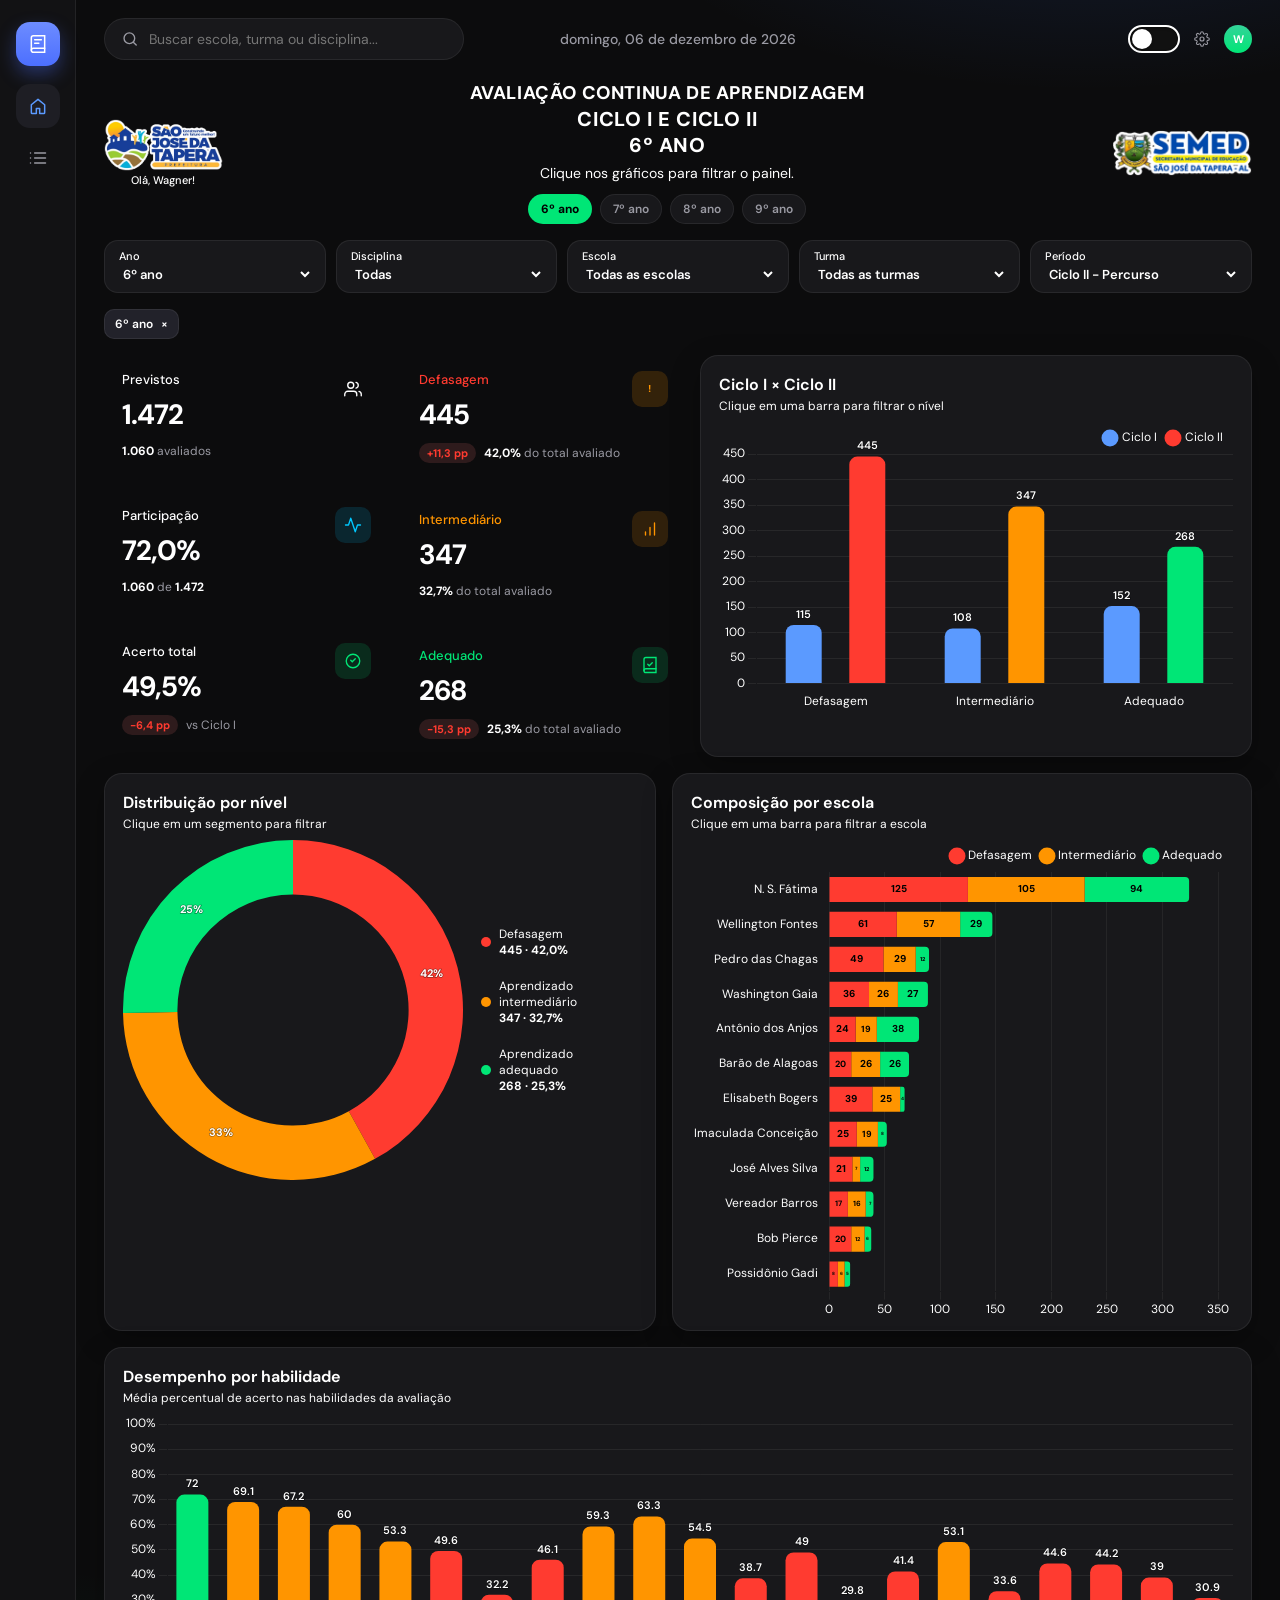
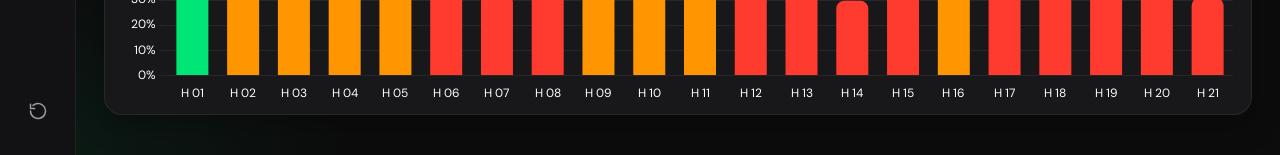
==== 6o-ano/index.html @ cbbce187 "Filtrar turmas apenas por letras A, B, C, D e UNICA. Co-authored-by: Cursor <cursoragent@cursor.com>" ====
<!DOCTYPE html>
<html lang="pt-BR">
<head>
  <meta charset="UTF-8" />
  <meta name="viewport" content="width=device-width, initial-scale=1.0" />
  <title>6º ano · Avaliação Continua de Aprendizagem</title>
  <link rel="preconnect" href="https://fonts.googleapis.com" />
  <link rel="preconnect" href="https://fonts.gstatic.com" crossorigin />
  <link href="https://fonts.googleapis.com/css2?family=DM+Sans:ital,opsz,wght@0,9..40,400;0,9..40,500;0,9..40,600;0,9..40,700;1,9..40,400&display=swap" rel="stylesheet" />
  <link rel="stylesheet" href="../styles.css?v=8" />
  <script>
    window.__ANO_PAGINA__ = "6";
    (function () {
      var theme = localStorage.getItem("aca-theme-all");
      document.documentElement.setAttribute("data-theme", theme === "light" ? "light" : "dark");
    })();
  </script>
</head>
<body>
  <aside class="sidebar">
    <a class="logo" href="../" title="Voltar ao início">
      <svg viewBox="0 0 24 24" fill="none" aria-hidden="true">
        <path d="M4 19.5A2.5 2.5 0 0 1 6.5 17H20" stroke="currentColor" stroke-width="1.8" stroke-linecap="round"/>
        <path d="M6.5 2H20v20H6.5A2.5 2.5 0 0 1 4 19.5v-15A2.5 2.5 0 0 1 6.5 2z" stroke="currentColor" stroke-width="1.8"/>
        <path d="M8 7h8M8 11h5" stroke="currentColor" stroke-width="1.8" stroke-linecap="round"/>
      </svg>
    </a>
    <nav>
      <button class="nav-btn active" data-view="dashboard" title="Visão geral">
        <svg viewBox="0 0 24 24" fill="none"><path d="M4 10.5 12 4l8 6.5V20a1 1 0 0 1-1 1h-5v-6H10v6H5a1 1 0 0 1-1-1v-9.5z" stroke="currentColor" stroke-width="1.8" stroke-linejoin="round"/></svg>
      </button>
      <button class="nav-btn" data-view="table" title="Lista de turmas">
        <svg viewBox="0 0 24 24" fill="none"><path d="M8 6h13M8 12h13M8 18h13M3 6h.01M3 12h.01M3 18h.01" stroke="currentColor" stroke-width="1.8" stroke-linecap="round"/></svg>
      </button>
    </nav>
    <button class="nav-btn" id="btnResetAll" title="Limpar filtros">
      <svg viewBox="0 0 24 24" fill="none"><path d="M3 12a9 9 0 1 0 3-6.7M3 4v5h5" stroke="currentColor" stroke-width="1.8" stroke-linecap="round" stroke-linejoin="round"/></svg>
    </button>
  </aside>

  <div class="app">
    <header class="topbar">
      <label class="search">
        <svg viewBox="0 0 24 24" fill="none"><circle cx="11" cy="11" r="7" stroke="currentColor" stroke-width="1.8"/><path d="M20 20l-3.5-3.5" stroke="currentColor" stroke-width="1.8" stroke-linecap="round"/></svg>
        <input id="searchInput" type="search" placeholder="Buscar escola, turma ou disciplina..." autocomplete="off" />
      </label>
      <div class="topbar-date" id="todayLabel"></div>
      <div class="topbar-actions">
        <button type="button" class="theme-switch" id="btnTheme" role="switch" aria-checked="false" aria-label="Ativar modo claro" title="Modo escuro">
          <span class="theme-switch-track"><span class="theme-switch-knob"></span></span>
        </button>
        <button class="icon-btn" title="Atualizado a partir das planilhas">
          <svg viewBox="0 0 24 24" fill="none"><circle cx="12" cy="12" r="3" stroke="currentColor" stroke-width="1.8"/><path d="M19.4 15a1.65 1.65 0 0 0 .33 1.82l.06.06a2 2 0 1 1-2.83 2.83l-.06-.06a1.65 1.65 0 0 0-1.82-.33 1.65 1.65 0 0 0-1 1.51V21a2 2 0 1 1-4 0v-.09A1.65 1.65 0 0 0 9 19.4a1.65 1.65 0 0 0-1.82.33l-.06.06a2 2 0 1 1-2.83-2.83l.06-.06A1.65 1.65 0 0 0 4.6 15a1.65 1.65 0 0 0-1.51-1H3a2 2 0 1 1 0-4h.09A1.65 1.65 0 0 0 4.6 9a1.65 1.65 0 0 0-.33-1.82l-.06-.06a2 2 0 1 1 2.83-2.83l.06.06A1.65 1.65 0 0 0 9 4.6a1.65 1.65 0 0 0 1-1.51V3a2 2 0 1 1 4 0v.09A1.65 1.65 0 0 0 15 4.6a1.65 1.65 0 0 0 1.82-.33l.06-.06a2 2 0 1 1 2.83 2.83l-.06.06A1.65 1.65 0 0 0 19.4 9c.2.63.82 1.05 1.51 1.05H21a2 2 0 1 1 0 4h-.09a1.65 1.65 0 0 0-1.51 1z" stroke="currentColor" stroke-width="1.6"/></svg>
        </button>
        <div class="avatar" title="Wagner">W</div>
      </div>
    </header>

    <main>
      <section class="hero">
        <div class="hero-greet">
          <div class="brand-block">
            <img class="brand-logo" src="../assets/logo-prefeitura.png" alt="Prefeitura de São José da Tapera" />
            <p class="hero-hello">Olá, Wagner!</p>
          </div>
          <div class="hero-title-block">
            <h2 class="hero-title">
              <span>Avaliação Continua de Aprendizagem</span>
              <span>CICLO I E CICLO II</span>
              <span>6º ano</span>
            </h2>
            <p>Clique nos gráficos para filtrar o painel.</p>
            <nav class="year-nav" aria-label="Anos escolares">
              <a href="../6o-ano/" data-ano="6">6º ano</a>
              <a href="../7o-ano/" data-ano="7">7º ano</a>
              <a href="../8o-ano/" data-ano="8">8º ano</a>
              <a href="../9o-ano/" data-ano="9">9º ano</a>
            </nav>
          </div>
          <img class="brand-logo" src="../assets/logo-semed.png" alt="SEMED - Secretaria Municipal de Educação" />
        </div>
        <div class="filters">
          <label class="select"><span>Ano</span>
            <select id="filterAno">
              <option value="">Todos os anos</option>
              <option value="6">6º ano</option>
              <option value="7">7º ano</option>
              <option value="8">8º ano</option>
              <option value="9">9º ano</option>
            </select>
          </label>
          <label class="select"><span>Disciplina</span>
            <select id="filterDisciplina">
              <option value="">Todas</option>
              <option value="lp">Língua Portuguesa</option>
              <option value="mat">Matemática</option>
            </select>
          </label>
          <label class="select"><span>Escola</span><select id="filterEscola"></select></label>
          <label class="select"><span>Turma</span><select id="filterTurma"></select></label>
          <label class="select"><span>Período</span>
            <select id="filterPeriodo">
              <option value="entrada">Ciclo I - Entrada</option>
              <option value="percurso" selected>Ciclo II - Percurso</option>
              <option value="comparativo">Comparativo</option>
            </select>
          </label>
        </div>
      </section>

      <div class="chips" id="chips" hidden></div>

      <section id="viewDashboard">
        <div class="layout">
          <div class="col-left">
            <div class="stats-col" id="kpiLeft"></div>
            <div class="stats-col" id="kpiRight"></div>
          </div>
          <article class="card chart-card">
            <div class="card-head"><div><h2>Ciclo I × Ciclo II</h2><p>Clique em uma barra para filtrar o nível</p></div></div>
            <div class="chart-wrap tall"><canvas id="chartComparativo"></canvas></div>
          </article>
        </div>

        <div class="layout-bottom">
          <article class="card chart-card">
            <div class="card-head"><div><h2 id="chartDonutTitle">Distribuição por nível</h2><p id="chartDonutSub">Clique em um segmento para filtrar</p></div></div>
            <div class="donut-layout">
              <div class="chart-wrap donut"><canvas id="chartDonut"></canvas></div>
              <ul class="legend" id="donutLegend"></ul>
            </div>
          </article>
          <article class="card chart-card">
            <div class="card-head"><div><h2 id="chartEscolasTitle">Composição por escola</h2><p id="chartEscolasSub">Clique em uma barra para filtrar escola e nível</p></div></div>
            <div class="chart-wrap escolas" id="chartEscolasWrap"><canvas id="chartEscolas"></canvas></div>
          </article>
        </div>

        <div class="layout-bottom single" style="margin-top:16px">
          <article class="card chart-card full">
            <div class="card-head"><div><h2>Desempenho por habilidade</h2><p>Média percentual de acerto nas habilidades da avaliação</p></div></div>
            <div class="chart-wrap tall"><canvas id="chartHabilidades"></canvas></div>
          </article>
        </div>
      </section>

      <section id="viewTable" hidden>
        <div class="status-row" id="statusRow"></div>
        <article class="card table-card">
          <div class="table-toolbar">
            <div><strong id="tableCount">0 turmas</strong><span class="muted"> · 6º ano</span></div>
            <div class="table-actions"><button class="btn" id="btnExport">Exportar CSV</button></div>
          </div>
          <div class="table-scroll">
            <table>
              <thead>
                <tr>
                  <th data-sort="ano">Ano</th>
                  <th data-sort="disciplina">Disciplina</th>
                  <th data-sort="escola">Escola</th>
                  <th data-sort="turma">Turma</th>
                  <th class="num" data-sort="alunos">Previstos</th>
                  <th class="num" data-sort="avaliados">Avaliados</th>
                  <th class="num" data-sort="participacao">Participação %</th>
                  <th class="num" data-sort="acertoTotal">Acerto total %</th>
                  <th class="num nivel-defasagem" data-sort="defasagem">Defasagem</th>
                  <th class="num nivel-intermediario" data-sort="intermediario">Intermediário</th>
                  <th class="num nivel-adequado" data-sort="adequado">Adequado</th>
                  <th class="num" data-sort="predominante">Perfil</th>
                </tr>
              </thead>
              <tbody id="tableBody"></tbody>
            </table>
          </div>
          <div class="pagination">
            <span id="pageInfo">1 de 1</span>
            <button class="icon-btn" id="pagePrev" aria-label="Página anterior">&lt;</button>
            <button class="icon-btn" id="pageNext" aria-label="Próxima página">&gt;</button>
          </div>
        </article>
      </section>
    </main>
  </div>

  <script src="../vendor/chart.umd.min.js"></script>
  <script src="../dados.js?v=3"></script>
  <script src="../app.js?v=17"></script>
</body>
</html>
---- styles.css ----
:root,
html[data-theme="dark"] {
  color-scheme: dark;
  --bg: #0c0c0d;
  --sidebar: #121214;
  --card: #18181b;
  --card-2: #1c1c20;
  --hover: #222228;
  --chip: #22222a;
  --nav-active: #1e1e24;
  --border: rgba(255, 255, 255, 0.07);
  --text: #ffffff;
  --muted: #9a9aa3;
  --soft: rgba(255, 255, 255, 0.06);
  --blue: #3d7bff;
  --blue-soft: #5b9aff;
  --green: #00e676;
  --red: #ff3b30;
  --orange: #ff9500;
  --yellow: #ffd60a;
  --pink: #ff3d7f;
  --purple: #7b61ff;
  --cyan: #00c8ff;
  --radius: 18px;
  --shadow: 0 10px 30px rgba(0, 0, 0, 0.28);
  --pl1: #FF3B30;
  --pl2: #FF9500;
  --pl3: #FFD60A;
  --pl4: #7B61FF;
  --iniciante: #00C8FF;
  --fluente: #00E676;
  --glow-blue: rgba(61, 123, 255, 0.16);
  --glow-green: rgba(0, 230, 118, 0.08);
  --status-pl: linear-gradient(180deg, #3a2a22, #2a1f1b);
  --status-mid: linear-gradient(180deg, #3a3320, #2a2618);
  --status-ini: linear-gradient(180deg, #1d2d44, #172233);
  --status-flu: linear-gradient(180deg, #1b3328, #15261e);
}

html[data-theme="light"] {
  color-scheme: light;
  --bg: #f3f4f7;
  --sidebar: #ffffff;
  --card: #ffffff;
  --card-2: #f7f8fb;
  --hover: #eceef3;
  --chip: #eceef3;
  --nav-active: #e8eaf0;
  --border: rgba(20, 20, 28, 0.1);
  --text: #141418;
  --muted: #6a6a74;
  --soft: rgba(20, 20, 28, 0.06);
  --shadow: 0 10px 28px rgba(20, 20, 30, 0.08);
  --glow-blue: rgba(61, 123, 255, 0.1);
  --glow-green: rgba(0, 160, 90, 0.08);
  --status-pl: linear-gradient(180deg, #ffe8dc, #fff5ef);
  --status-mid: linear-gradient(180deg, #fff4d4, #fffbeb);
  --status-ini: linear-gradient(180deg, #e4eefc, #f4f8ff);
  --status-flu: linear-gradient(180deg, #def6ea, #f1fbf5);
}

* { box-sizing: border-box; margin: 0; padding: 0; }

html, body { min-height: 100%; }

body {
  font-family: "DM Sans", system-ui, sans-serif;
  background:
    radial-gradient(900px 420px at 85% -8%, var(--glow-blue), transparent 55%),
    radial-gradient(700px 380px at 0% 100%, var(--glow-green), transparent 50%),
    var(--bg);
  color: var(--text);
  display: flex;
  transition: background-color 0.25s ease, color 0.25s ease;
}

button, select, input { font-family: inherit; color: inherit; }

.sidebar {
  width: 76px;
  min-height: 100vh;
  background: var(--sidebar);
  border-right: 1px solid var(--border);
  display: flex;
  flex-direction: column;
  align-items: center;
  padding: 22px 0;
  gap: 18px;
  position: sticky;
  top: 0;
  transition: background-color 0.25s ease, border-color 0.25s ease;
}

.logo {
  width: 44px;
  height: 44px;
  border-radius: 14px;
  background: linear-gradient(180deg, #6d8cff, #4c6fff);
  display: grid;
  place-items: center;
  color: white;
  box-shadow: 0 8px 18px rgba(76, 111, 255, 0.35);
}

.logo svg, .nav-btn svg, .search svg, .icon-btn svg, .stat-icon svg { width: 20px; height: 20px; }

.sidebar nav { display: flex; flex-direction: column; gap: 8px; flex: 1; }

.nav-btn, .icon-btn {
  width: 44px;
  height: 44px;
  border: 0;
  background: transparent;
  color: var(--muted);
  border-radius: 14px;
  display: grid;
  place-items: center;
  cursor: pointer;
  transition: 0.2s ease;
}

.nav-btn:hover, .icon-btn:hover { background: var(--hover); color: var(--text); }
.nav-btn.active { background: var(--nav-active); color: var(--blue-soft); }

.app { flex: 1; min-width: 0; padding: 18px 28px 40px; }

.topbar {
  display: grid;
  grid-template-columns: 1fr auto 1fr;
  align-items: center;
  gap: 16px;
  margin-bottom: 22px;
}

.search {
  display: flex;
  align-items: center;
  gap: 10px;
  background: var(--card);
  border: 1px solid var(--border);
  border-radius: 999px;
  padding: 10px 16px;
  max-width: 360px;
  color: var(--muted);
}

.search input {
  border: 0;
  outline: 0;
  background: transparent;
  width: 100%;
  font-size: 14px;
}

.topbar-date { color: var(--muted); font-size: 14px; font-weight: 500; text-align: center; }
.topbar-actions { display: flex; justify-content: flex-end; align-items: center; gap: 6px; }
.topbar-actions .icon-btn {
  width: 32px;
  height: 32px;
  border-radius: 10px;
}
.topbar-actions .icon-btn svg { width: 16px; height: 16px; }

.theme-switch {
  width: 52px;
  height: 28px;
  padding: 0;
  border: 0;
  background: transparent;
  cursor: pointer;
  flex-shrink: 0;
}

.theme-switch-track {
  display: block;
  width: 52px;
  height: 28px;
  border-radius: 999px;
  background: #111;
  border: 2px solid #fff;
  position: relative;
  box-shadow: inset 0 1px 3px rgba(0, 0, 0, 0.35);
  transition: background 0.25s ease, border-color 0.25s ease;
}

.theme-switch-knob {
  position: absolute;
  top: 2px;
  left: 2px;
  width: 20px;
  height: 20px;
  border-radius: 50%;
  background: #fff;
  box-shadow: 0 1px 3px rgba(0, 0, 0, 0.35);
  transition: transform 0.25s ease, background 0.25s ease;
}

html[data-theme="light"] .theme-switch-track {
  background: #fff;
  border-color: #111;
  box-shadow: inset 0 1px 3px rgba(0, 0, 0, 0.12);
}

html[data-theme="light"] .theme-switch-knob {
  background: #111;
  transform: translateX(24px);
}

.theme-switch:focus-visible .theme-switch-track {
  outline: 2px solid var(--blue);
  outline-offset: 3px;
}

.avatar {
  width: 28px;
  height: 28px;
  border-radius: 50%;
  background: linear-gradient(180deg, #34d399, #00e676);
  display: grid;
  place-items: center;
  font-weight: 700;
  font-size: 11px;
  color: #fff;
}

.hero {
  display: flex;
  flex-direction: column;
  align-items: stretch;
  gap: 16px;
  margin-bottom: 16px;
}

.hero-greet {
  display: grid;
  grid-template-columns: auto minmax(0, 1fr) auto;
  align-items: center;
  column-gap: 20px;
  width: 100%;
  min-width: 0;
}

.hero-title-block {
  text-align: center;
  min-width: 0;
  justify-self: center;
  width: 100%;
}

.hero-greet > .brand-logo:last-of-type {
  justify-self: end;
}

.brand-logo {
  height: 52px;
  width: auto;
  max-width: 140px;
  object-fit: contain;
  flex: 0 0 auto;
}

.brand-block {
  display: flex;
  flex-direction: column;
  align-items: center;
  gap: 4px;
  flex: 0 0 auto;
}

.hero-hello {
  margin: 0;
  color: var(--text);
  font-size: 11px;
  font-weight: 500;
  line-height: 1;
  white-space: nowrap;
}

.hero-title {
  display: flex;
  flex-direction: column;
  align-items: center;
  color: var(--text);
  font-size: 20px;
  font-weight: 800;
  letter-spacing: 0.03em;
  text-transform: uppercase;
  margin: 0 0 4px;
  line-height: 1.3;
}

.hero-title span {
  display: block;
  text-align: center;
  white-space: nowrap;
}
.hero p:not(.hero-hello) { color: var(--text); margin-top: 6px; font-size: 14px; }

.year-nav {
  display: flex;
  flex-direction: row;
  flex-wrap: nowrap;
  justify-content: center;
  align-items: center;
  gap: 8px;
  margin-top: 12px;
}
.year-nav a {
  display: inline-flex;
  align-items: center;
  justify-content: center;
  flex: 0 0 auto;
  white-space: nowrap;
  padding: 6px 12px;
  border-radius: 999px;
  border: 1px solid var(--border);
  color: var(--muted);
  text-decoration: none;
  font-size: 12px;
  font-weight: 600;
  background: var(--panel, var(--card));
  cursor: pointer;
  position: relative;
  z-index: 2;
  transition: color 0.15s ease, border-color 0.15s ease, background 0.15s ease;
}
.year-nav a:hover {
  color: var(--text);
  border-color: var(--text);
}
.year-nav a.active {
  color: #000 !important;
  background: #00e676 !important;
  border-color: transparent !important;
  -webkit-text-fill-color: #000 !important;
  font-weight: 700;
}

.filters { display: flex; gap: 10px; flex-wrap: wrap; }

.select {
  background: var(--card);
  border: 1px solid var(--border);
  border-radius: 14px;
  padding: 8px 12px 8px 14px;
  min-width: 170px;
  display: flex;
  flex-direction: column;
  gap: 2px;
}

.select span { font-size: 11px; color: var(--text); font-weight: 500; }
.select select {
  border: 0;
  background: transparent;
  outline: 0;
  font-size: 13px;
  font-weight: 600;
  cursor: pointer;
  color: var(--text);
}

.select select option {
  color: #000;
  background: #fff;
}

.chips { display: flex; flex-wrap: wrap; gap: 8px; margin-bottom: 16px; }

.chip {
  display: inline-flex;
  align-items: center;
  gap: 8px;
  background: var(--chip);
  border: 1px solid var(--border);
  border-radius: 10px;
  padding: 6px 10px;
  font-size: 12px;
  font-weight: 600;
}

.chip button {
  border: 0;
  background: transparent;
  color: var(--muted);
  cursor: pointer;
  font-size: 14px;
}

.chip-clear {
  background: transparent;
  color: var(--blue-soft);
  border: 0;
  cursor: pointer;
  font-weight: 600;
  font-size: 12px;
}

.layout {
  display: grid;
  grid-template-columns: 1.05fr 1fr;
  gap: 16px;
  margin-bottom: 16px;
}

.col-left {
  display: grid;
  grid-template-columns: 1fr 1fr;
  gap: 14px;
  align-content: start;
}

.stats-col {
  display: flex;
  flex-direction: column;
  gap: 14px;
}

.card {
  background: var(--card);
  border: 1px solid var(--border);
  border-radius: var(--radius);
  box-shadow: var(--shadow);
  transition: background-color 0.25s ease, border-color 0.25s ease, box-shadow 0.25s ease;
}

.kpi {
  padding: 16px 18px 18px;
  transition: 0.2s ease;
  position: relative;
  overflow: hidden;
}

.kpi[data-nivel] { cursor: pointer; }
.kpi[data-nivel]:hover { transform: translateY(-2px); background: var(--card-2); }
.kpi.active { outline: 1px solid var(--blue); }

.kpi-title { color: var(--text); font-size: 13px; font-weight: 500; }
.kpi-value { font-size: 28px; font-weight: 700; letter-spacing: -0.04em; margin: 8px 0 10px; color: var(--text); }
.kpi-foot { display: flex; align-items: center; gap: 8px; color: var(--text); font-size: 12px; }

.kpi.has-icon { padding-right: 56px; }
.kpi-icon {
  position: absolute;
  top: 16px;
  right: 16px;
  width: 36px;
  height: 36px;
  border-radius: 10px;
  display: grid;
  place-items: center;
}
.kpi-icon svg { width: 18px; height: 18px; }
.kpi-icon.flu { background: rgba(0, 230, 118, 0.14); color: var(--green); }
.kpi-icon.ini { background: rgba(0, 200, 255, 0.14); color: var(--iniciante); }
.kpi-icon.pre { background: rgba(255, 149, 0, 0.16); color: var(--pl2); }
.kpi-icon.tot { background: rgba(61, 123, 255, 0.16); color: var(--blue-soft); }
.kpi-icon.ava { background: rgba(123, 97, 255, 0.16); color: var(--purple); }
.kpi-icon.cov { background: rgba(0, 200, 255, 0.14); color: var(--cyan); }
.kpi-icon-abc {
  font-size: 10px;
  font-weight: 800;
  letter-spacing: 0.02em;
  line-height: 1;
}
.num { color: var(--text); font-weight: 700; }

.pill {
  display: inline-flex;
  align-items: center;
  border-radius: 999px;
  padding: 3px 8px;
  font-size: 11px;
  font-weight: 700;
}

.pill.up { background: rgba(0, 230, 118, 0.16); color: var(--green); }
.pill.down { background: rgba(255, 123, 123, 0.14); color: var(--red); }
.pill.neutral { background: var(--soft); color: var(--text); }

.stat-card {
  padding: 18px;
  display: flex;
  gap: 14px;
  align-items: flex-start;
}

.stat-icon {
  width: 42px;
  height: 42px;
  border-radius: 12px;
  display: grid;
  place-items: center;
  flex-shrink: 0;
}

.stat-icon.green { background: rgba(0, 230, 118, 0.14); color: var(--green); }
.stat-icon.blue { background: rgba(61, 123, 255, 0.16); color: var(--blue-soft); }
.stat-value { font-size: 30px; font-weight: 700; letter-spacing: -0.04em; color: var(--text); }
.stat-label { font-size: 13px; color: var(--text); margin-top: 2px; }
.stat-hint { font-size: 12px; color: var(--text); margin-top: 8px; line-height: 1.4; }

.chart-card { padding: 18px 18px 10px; }
.card-head { display: flex; justify-content: space-between; align-items: flex-start; margin-bottom: 8px; }
.card-head h2 { font-size: 16px; font-weight: 650; color: #ffffff; }
.card-head p { color: #ffffff; font-size: 12px; margin-top: 3px; }

html[data-theme="light"] .card-head h2,
html[data-theme="light"] .card-head p {
  color: var(--text);
}

.chart-wrap { position: relative; }
.chart-wrap.tall { height: 290px; }
.chart-wrap.donut { height: 340px; }
.chart-wrap.escolas { height: 480px; }

.layout-bottom {
  display: grid;
  grid-template-columns: 1fr 1.05fr;
  gap: 16px;
}

.donut-layout {
  display: grid;
  grid-template-columns: 1.35fr 0.65fr;
  gap: 8px;
  align-items: center;
}

.legend { list-style: none; display: flex; flex-direction: column; gap: 8px; padding-right: 8px; }

.legend li {
  display: grid;
  grid-template-columns: 10px 1fr auto;
  gap: 8px;
  align-items: center;
  font-size: 12px;
  color: #ffffff;
  cursor: pointer;
  padding: 6px 8px;
  border-radius: 10px;
}

.legend li:hover, .legend li.active { background: var(--hover); color: #ffffff; }
.legend b { color: #ffffff; font-size: 12px; text-align: right; line-height: 1.25; max-width: 210px; }
.swatch { width: 10px; height: 10px; border-radius: 50%; }

html[data-theme="light"] .legend li,
html[data-theme="light"] .legend li:hover,
html[data-theme="light"] .legend li.active,
html[data-theme="light"] .legend b {
  color: var(--text);
}
.chart-wrap.escolas.comparativo { height: auto; min-height: 520px; }

.status-row {
  display: grid;
  grid-template-columns: repeat(4, 1fr);
  gap: 12px;
  margin-bottom: 16px;
}

.status-card {
  border-radius: 16px;
  padding: 16px 18px;
  cursor: pointer;
  border: 1px solid transparent;
  transition: 0.2s ease;
}

.status-card:hover { transform: translateY(-2px); }
.status-card.active { outline: 2px solid var(--text); }
.status-card h3 { font-size: 13px; font-weight: 600; margin-bottom: 8px; }
.status-card h3 small { font-size: 11px; font-weight: 500; opacity: 0.7; }
.status-card .num { font-size: 28px; font-weight: 700; letter-spacing: -0.04em; }
.status-card .num-compare {
  display: flex;
  align-items: baseline;
  gap: 8px;
  font-size: 28px;
  font-weight: 700;
  letter-spacing: -0.04em;
}
.status-card .num-compare .ciclo-i { font-size: 22px; opacity: 0.72; }
.status-card .num-compare .arrow { font-size: 16px; opacity: 0.45; font-weight: 500; }
.status-card .sub { font-size: 12px; opacity: 0.8; margin-top: 4px; }

.status-card.pl { background: var(--status-pl); }
.status-card.mid { background: var(--status-mid); }
.status-card.ini { background: var(--status-ini); }
.status-card.flu { background: var(--status-flu); }

.table-card { padding: 8px 8px 12px; overflow: hidden; }

.table-toolbar {
  display: flex;
  justify-content: space-between;
  align-items: center;
  padding: 14px 16px 10px;
}

.muted { color: var(--muted); font-size: 13px; }

.btn {
  background: var(--blue);
  color: #0b1020;
  border: 0;
  border-radius: 12px;
  padding: 9px 14px;
  font-weight: 700;
  cursor: pointer;
}

.table-scroll { overflow-x: auto; }

table { width: 100%; border-collapse: collapse; min-width: 920px; }
th, td { text-align: left; padding: 12px 14px; font-size: 13px; border-bottom: 1px solid var(--border); }
th { color: var(--muted); font-weight: 600; cursor: pointer; user-select: none; }
th.num,
td.num {
  text-align: center !important;
  width: 1%;
  white-space: nowrap;
  padding-left: 10px;
  padding-right: 10px;
}
th.nivel-defasagem { color: #FF3B30 !important; }
th.nivel-intermediario { color: #FF9500 !important; }
th.nivel-adequado { color: #00E676 !important; }
td.nivel-defasagem { color: #FF3B30; font-weight: 600; }
td.nivel-intermediario { color: #FF9500; font-weight: 600; }
td.nivel-adequado { color: #00E676; font-weight: 600; }
.kpi-title.nivel-defasagem { color: #FF3B30; }
.kpi-title.nivel-intermediario { color: #FF9500; }
.kpi-title.nivel-adequado { color: #00E676; }
.status-card.status-pl span,
.status-card.status-pl em { color: #FF3B30; }
.status-card.status-mid span,
.status-card.status-mid em { color: #FF9500; }
.status-card.status-flu span,
.status-card.status-flu em { color: #00E676; }
.status-card strong { color: var(--text); font-weight: 700; }
tbody tr:hover { background: var(--hover); }
tbody tr.clickable { cursor: pointer; }

.tag {
  display: inline-flex;
  border-radius: 999px;
  padding: 4px 10px;
  font-size: 11px;
  font-weight: 700;
}

.tag.pl1 { background: rgba(255, 59, 48, 0.18); color: var(--pl1); }
.tag.pl2 { background: rgba(255, 149, 0, 0.18); color: var(--pl2); }
.tag.pl3 { background: rgba(255, 214, 10, 0.18); color: var(--pl3); }
.tag.pl4 { background: rgba(123, 97, 255, 0.18); color: var(--pl4); }
.tag.iniciante { background: rgba(0, 200, 255, 0.18); color: var(--iniciante); }
.tag.fluente { background: rgba(0, 230, 118, 0.18); color: var(--fluente); }
.tag.none { background: var(--soft); color: var(--muted); }

.pagination {
  display: flex;
  justify-content: flex-end;
  align-items: center;
  gap: 8px;
  padding: 10px 14px 4px;
  color: var(--muted);
  font-size: 13px;
}

.pagination .icon-btn { width: 36px; height: 36px; font-size: 20px; }

[hidden] { display: none !important; }

@media (max-width: 1180px) {
  .layout, .layout-bottom, .donut-layout, .status-row { grid-template-columns: 1fr; }
  .chart-wrap.escolas { height: 520px; }
  .topbar { grid-template-columns: 1fr auto; }
  .topbar-date { display: none; }
}

@media (max-width: 760px) {
  .sidebar { display: none; }
  .app { padding: 14px; }
  .hero-greet {
    grid-template-columns: auto minmax(0, 1fr) auto;
    column-gap: 10px;
  }
  .hero-title { font-size: 13px; letter-spacing: 0.02em; }
  .hero-title span { white-space: normal; }
  .brand-logo { height: 40px; max-width: 96px; }
  .col-left { grid-template-columns: 1fr; }
}

@media (max-width: 480px) {
  .hero-greet {
    grid-template-columns: 1fr;
    justify-items: center;
    row-gap: 10px;
  }
  .hero-greet > .brand-logo:last-of-type { justify-self: center; }
  .hero-title { font-size: 15px; }
  .hero-title span { white-space: nowrap; }
}

/* --- Avaliação Continua extras --- */
.logo { color: inherit; text-decoration: none; display: grid; place-items: center; }
.filters { display: grid; grid-template-columns: repeat(5, minmax(0, 1fr)); gap: 10px; }
@media (max-width: 1100px) {
  .filters { grid-template-columns: repeat(2, minmax(0, 1fr)); }
}
@media (max-width: 640px) {
  .filters { grid-template-columns: 1fr; }
}
@media (max-width: 480px) {
  .year-nav {
    flex-wrap: wrap;
  }
}
.kpi.active {
  outline: 1px solid var(--green);
}
.legend li {
  cursor: pointer;
}
.legend li.active {
  outline: 1px solid var(--green);
  border-radius: 10px;
}
.tag {
  display: inline-block;
  padding: 2px 8px;
  border-radius: 999px;
  font-size: 11px;
  font-weight: 700;
  background: color-mix(in srgb, var(--tag) 18%, transparent);
  color: var(--tag);
}
.layout-bottom.single {
  grid-template-columns: 1fr;
}
.chart-card.full { width: 100%; }
.kpi-foot { display: flex; flex-wrap: wrap; align-items: center; gap: 8px; margin-top: 10px; }
.kpi-foot-text { color: var(--muted); font-size: 12px; }
.hero-title span:first-child { font-size: 0.92em; }

.filters .select { min-width: 0; flex: unset; width: 100%; }

/* Ano ativo: texto preto legível sobre o fundo verde */
.year-nav a.active,
.year-nav a.active:link,
.year-nav a.active:visited,
.year-nav a.active:hover,
.year-nav a.active:focus {
  color: #000 !important;
  -webkit-text-fill-color: #000 !important;
  background: #00e676 !important;
  border-color: transparent !important;
}
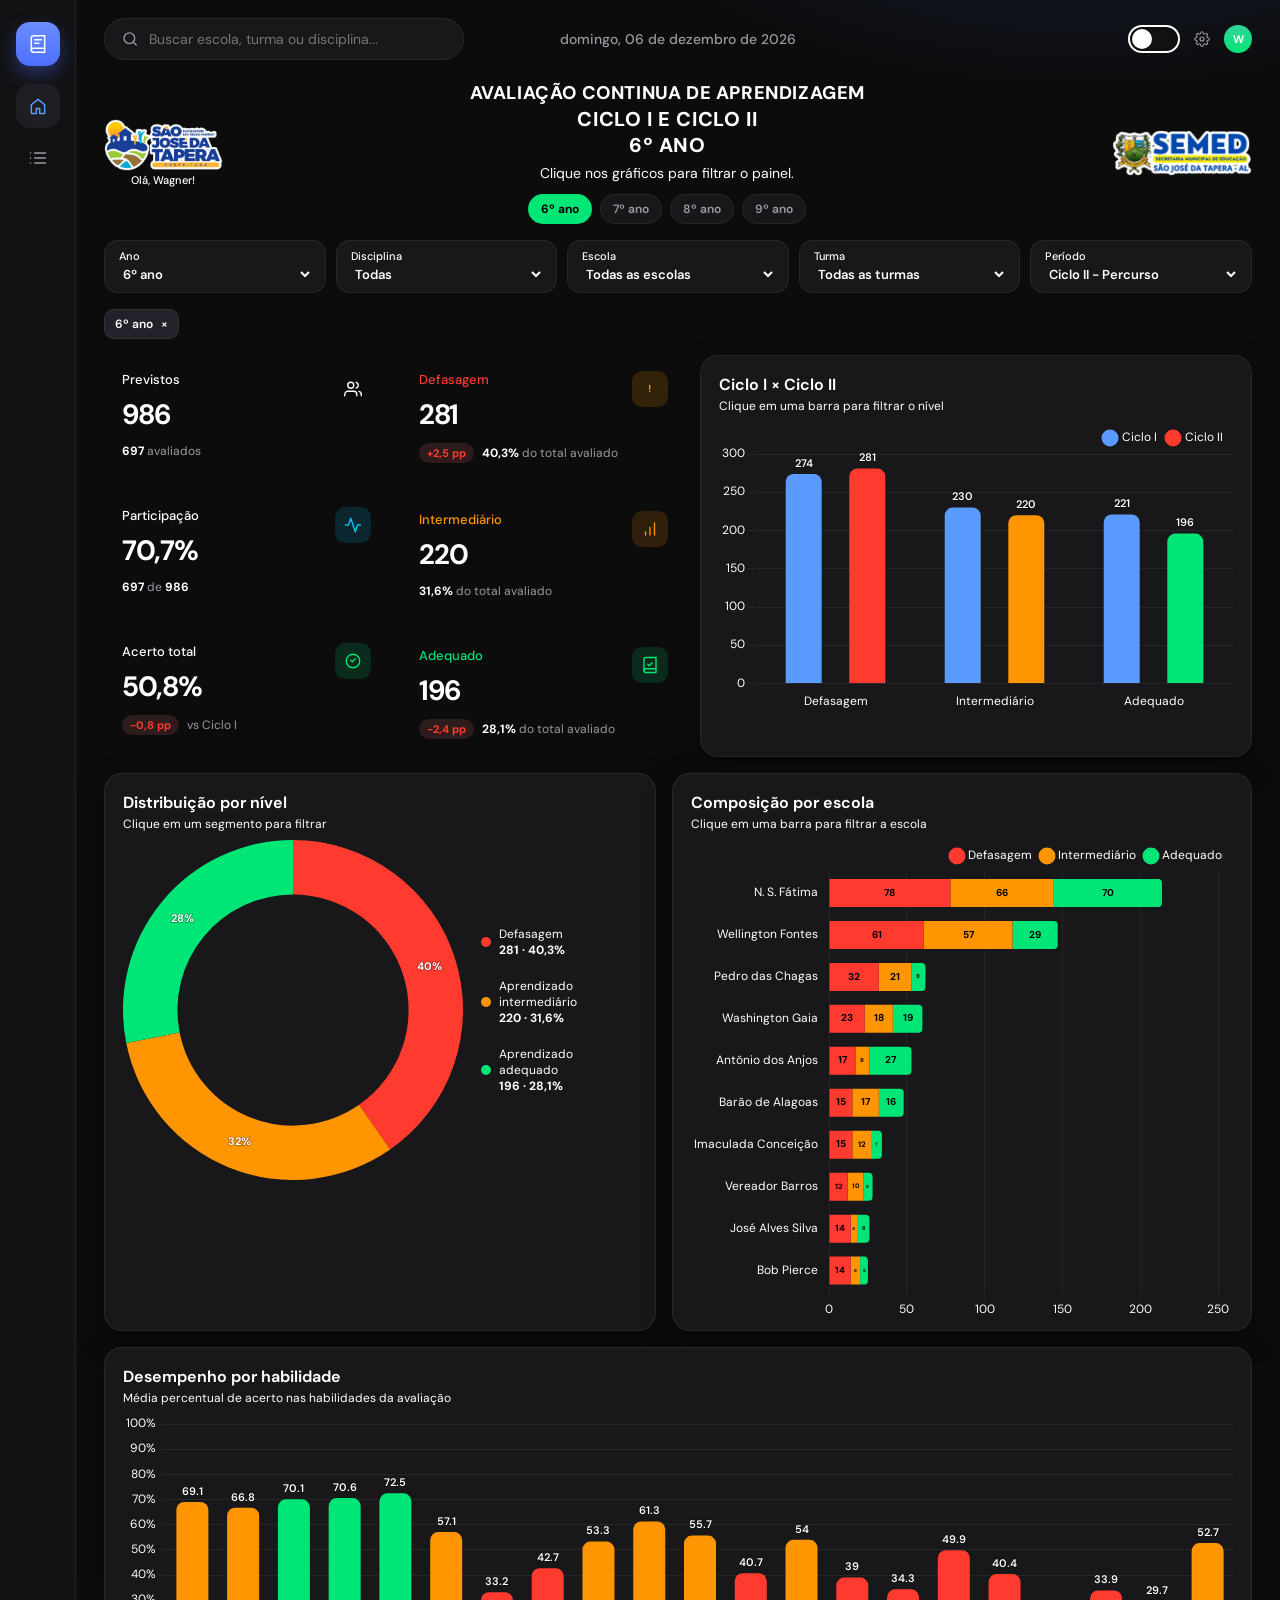
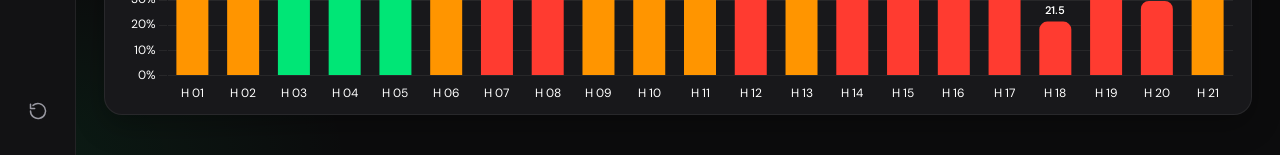
==== commit d1d7115c: "Corrigir dados importados das planilhas e regenerar dados.js. Co-authored-by: Cursor <cursoragent@cu" ====
--- a/6o-ano/index.html
+++ b/6o-ano/index.html
@@ -183,7 +183,7 @@
   </div>
 
   <script src="../vendor/chart.umd.min.js"></script>
-  <script src="../dados.js?v=3"></script>
+  <script src="../dados.js?v=4"></script>
   <script src="../app.js?v=17"></script>
 </body>
 </html>
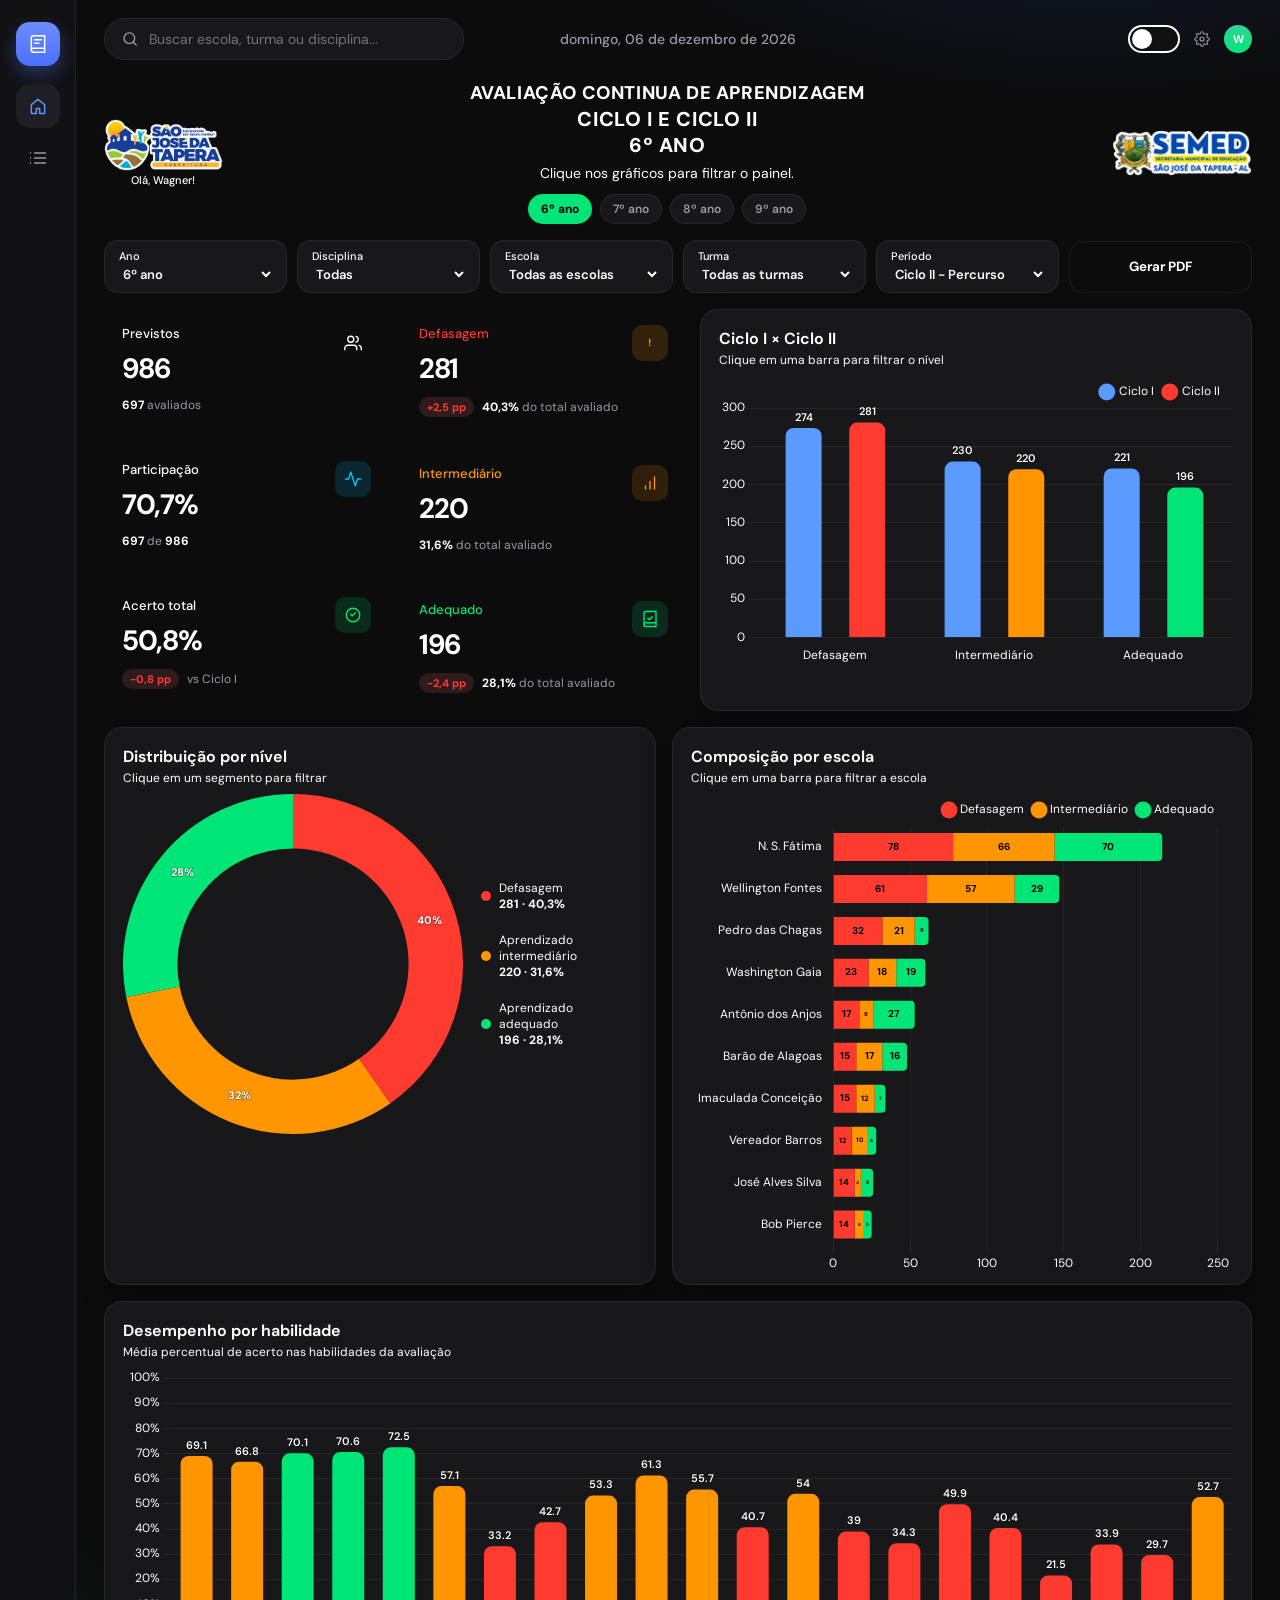
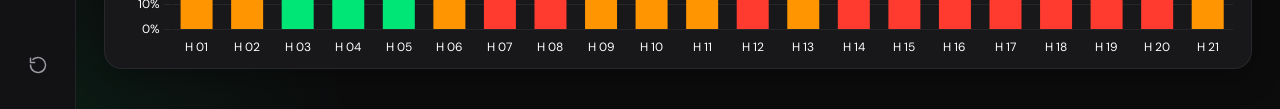
==== commit df883b3d: "Adicionar geracao de PDF para impressao dos dados filtrados. Co-authored-by: Cursor <cursoragent@cur" ====
--- a/6o-ano/index.html
+++ b/6o-ano/index.html
@@ -7,7 +7,7 @@
   <link rel="preconnect" href="https://fonts.googleapis.com" />
   <link rel="preconnect" href="https://fonts.gstatic.com" crossorigin />
   <link href="https://fonts.googleapis.com/css2?family=DM+Sans:ital,opsz,wght@0,9..40,400;0,9..40,500;0,9..40,600;0,9..40,700;1,9..40,400&display=swap" rel="stylesheet" />
-  <link rel="stylesheet" href="../styles.css?v=8" />
+  <link rel="stylesheet" href="../styles.css?v=9" />
   <script>
     window.__ANO_PAGINA__ = "6";
     (function () {
@@ -105,6 +105,9 @@
               <option value="comparativo">Comparativo</option>
             </select>
           </label>
+          <div class="filter-actions">
+            <button class="btn btn-pdf" id="btnExportPdfTop" type="button" title="Gerar PDF dos dados filtrados">Gerar PDF</button>
+          </div>
         </div>
       </section>
 
@@ -149,7 +152,10 @@
         <article class="card table-card">
           <div class="table-toolbar">
             <div><strong id="tableCount">0 turmas</strong><span class="muted"> · 6º ano</span></div>
-            <div class="table-actions"><button class="btn" id="btnExport">Exportar CSV</button></div>
+            <div class="table-actions">
+              <button class="btn btn-pdf" id="btnExportPdf" type="button" title="Gerar PDF dos dados filtrados">Gerar PDF</button>
+              <button class="btn" id="btnExport" type="button">Exportar CSV</button>
+            </div>
           </div>
           <div class="table-scroll">
             <table>
@@ -183,7 +189,7 @@
   </div>
 
   <script src="../vendor/chart.umd.min.js"></script>
-  <script src="../dados.js?v=4"></script>
-  <script src="../app.js?v=17"></script>
+  <script src="../dados.js?v=5"></script>
+  <script src="../app.js?v=18"></script>
 </body>
 </html>
--- a/styles.css
+++ b/styles.css
@@ -612,6 +612,40 @@
   cursor: pointer;
 }
 
+.btn-pdf {
+  background: transparent;
+  color: var(--text);
+  border: 1px solid var(--border);
+}
+
+.btn-pdf:hover {
+  border-color: var(--blue);
+  color: var(--blue);
+}
+
+.table-actions {
+  display: flex;
+  flex-wrap: wrap;
+  gap: 8px;
+  align-items: center;
+}
+
+.chips .btn-pdf {
+  margin-left: 4px;
+}
+
+.filter-actions {
+  display: flex;
+  align-items: flex-end;
+  min-width: 0;
+}
+
+.filter-actions .btn-pdf {
+  width: 100%;
+  min-height: 52px;
+  border-radius: 14px;
+}
+
 .table-scroll { overflow-x: auto; }
 
 table { width: 100%; border-collapse: collapse; min-width: 920px; }
@@ -707,7 +741,7 @@
 
 /* --- Avaliação Continua extras --- */
 .logo { color: inherit; text-decoration: none; display: grid; place-items: center; }
-.filters { display: grid; grid-template-columns: repeat(5, minmax(0, 1fr)); gap: 10px; }
+.filters { display: grid; grid-template-columns: repeat(6, minmax(0, 1fr)); gap: 10px; }
 @media (max-width: 1100px) {
   .filters { grid-template-columns: repeat(2, minmax(0, 1fr)); }
 }
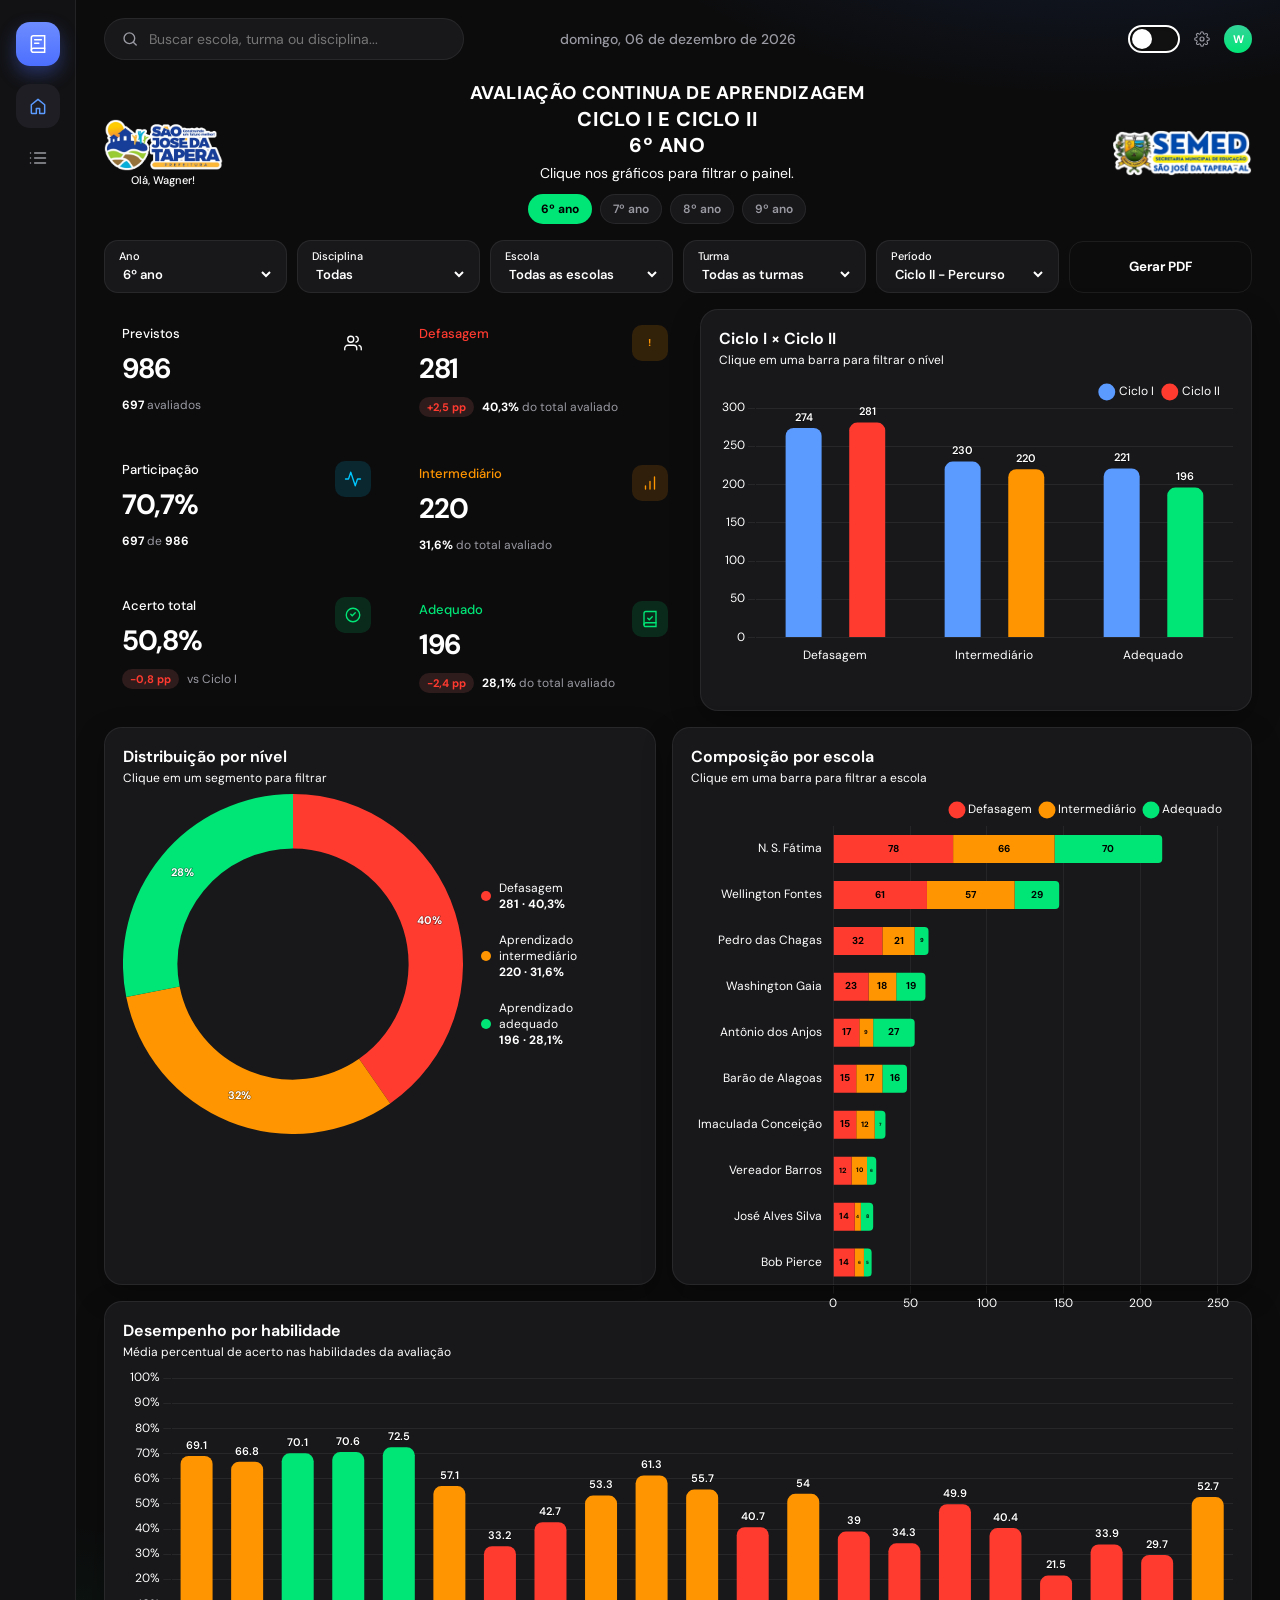
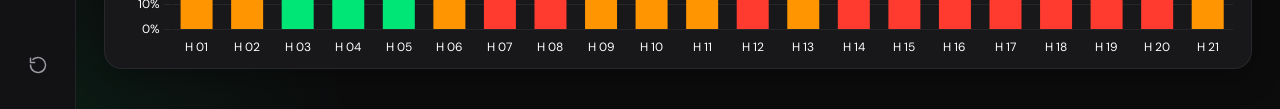
==== commit 0b0511bd: "Incluir graficos do painel no PDF de impressao. Co-authored-by: Cursor <cursoragent@cursor.com>" ====
--- a/6o-ano/index.html
+++ b/6o-ano/index.html
@@ -190,6 +190,6 @@
 
   <script src="../vendor/chart.umd.min.js"></script>
   <script src="../dados.js?v=5"></script>
-  <script src="../app.js?v=18"></script>
+  <script src="../app.js?v=19"></script>
 </body>
 </html>
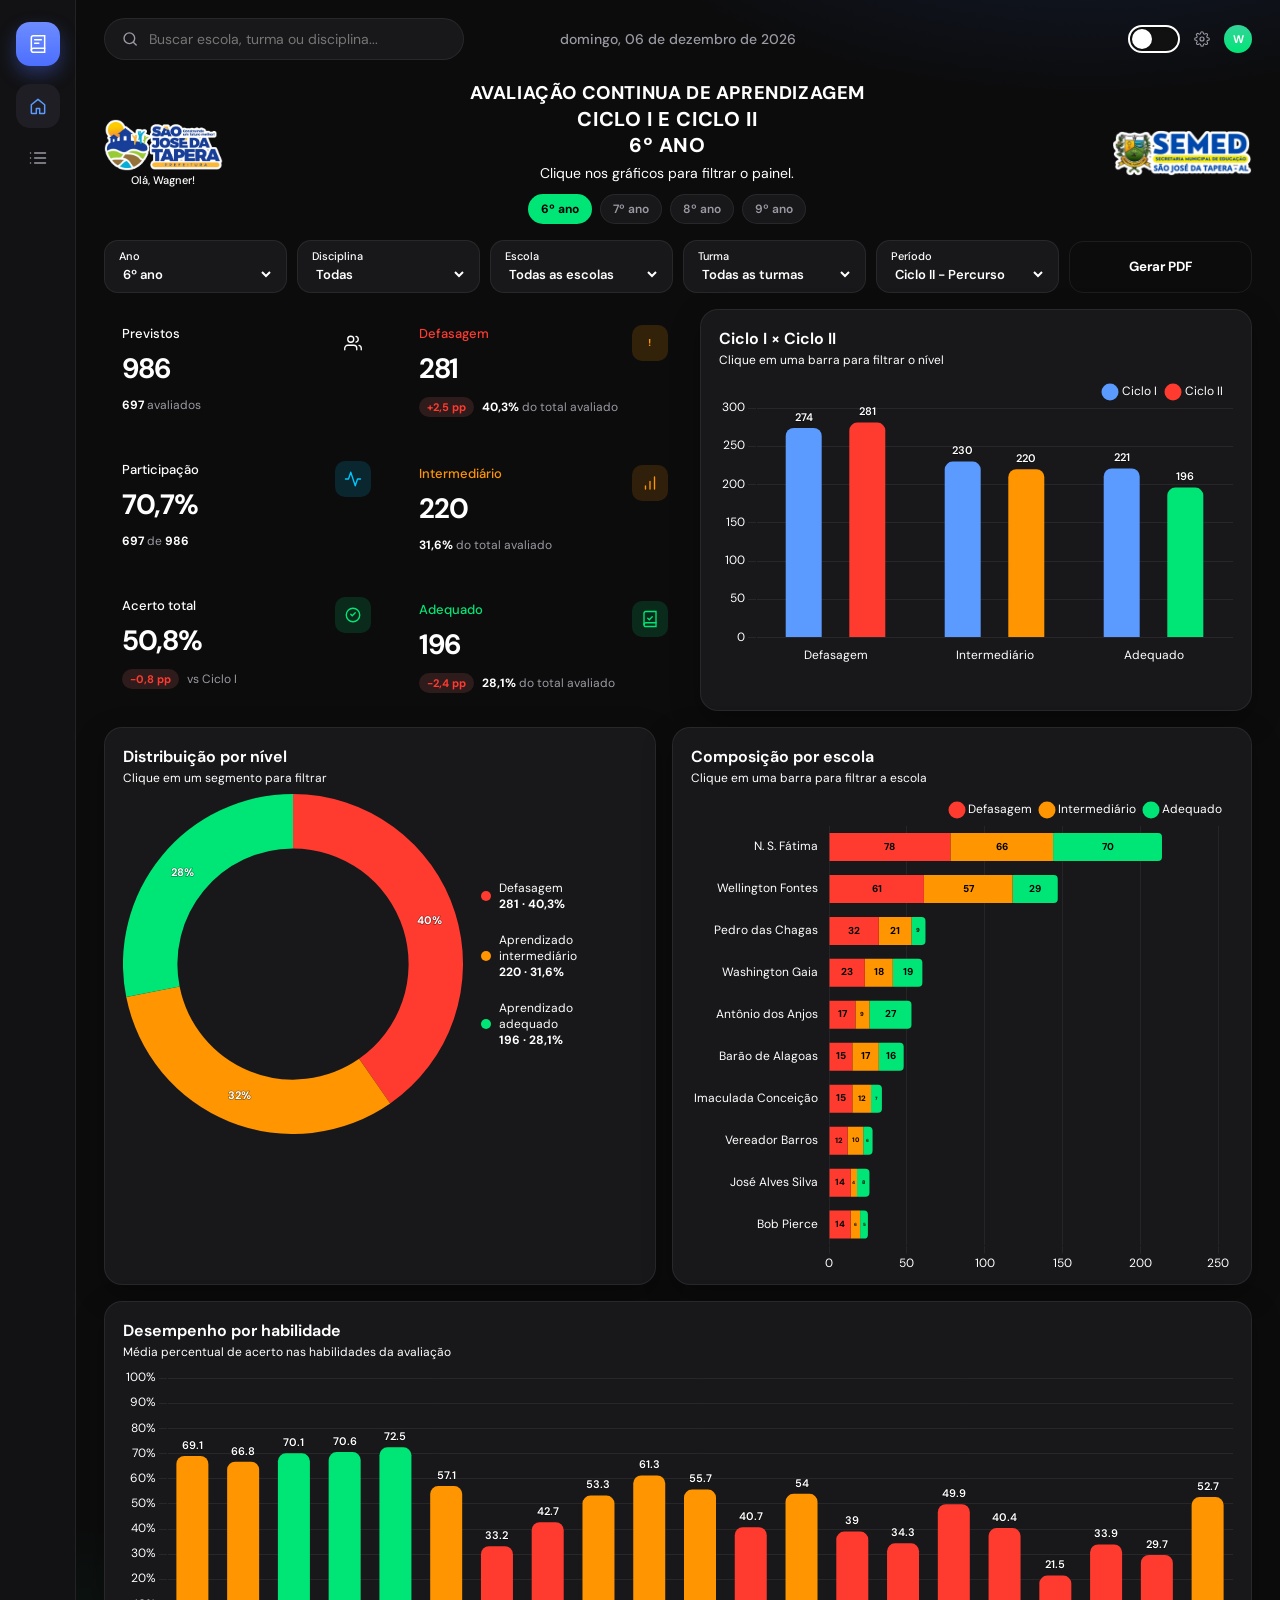
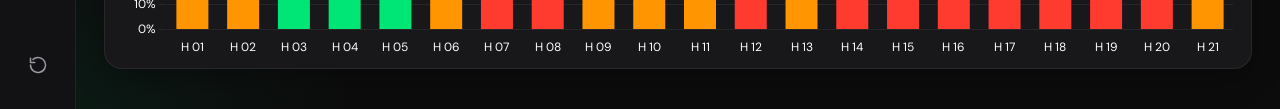
==== commit 77a90eff: "Atualizar cabecalho institucional do relatorio PDF. Co-authored-by: Cursor <cursoragent@cursor.com>" ====
--- a/6o-ano/index.html
+++ b/6o-ano/index.html
@@ -190,6 +190,6 @@
 
   <script src="../vendor/chart.umd.min.js"></script>
   <script src="../dados.js?v=5"></script>
-  <script src="../app.js?v=19"></script>
+  <script src="../app.js?v=20"></script>
 </body>
 </html>
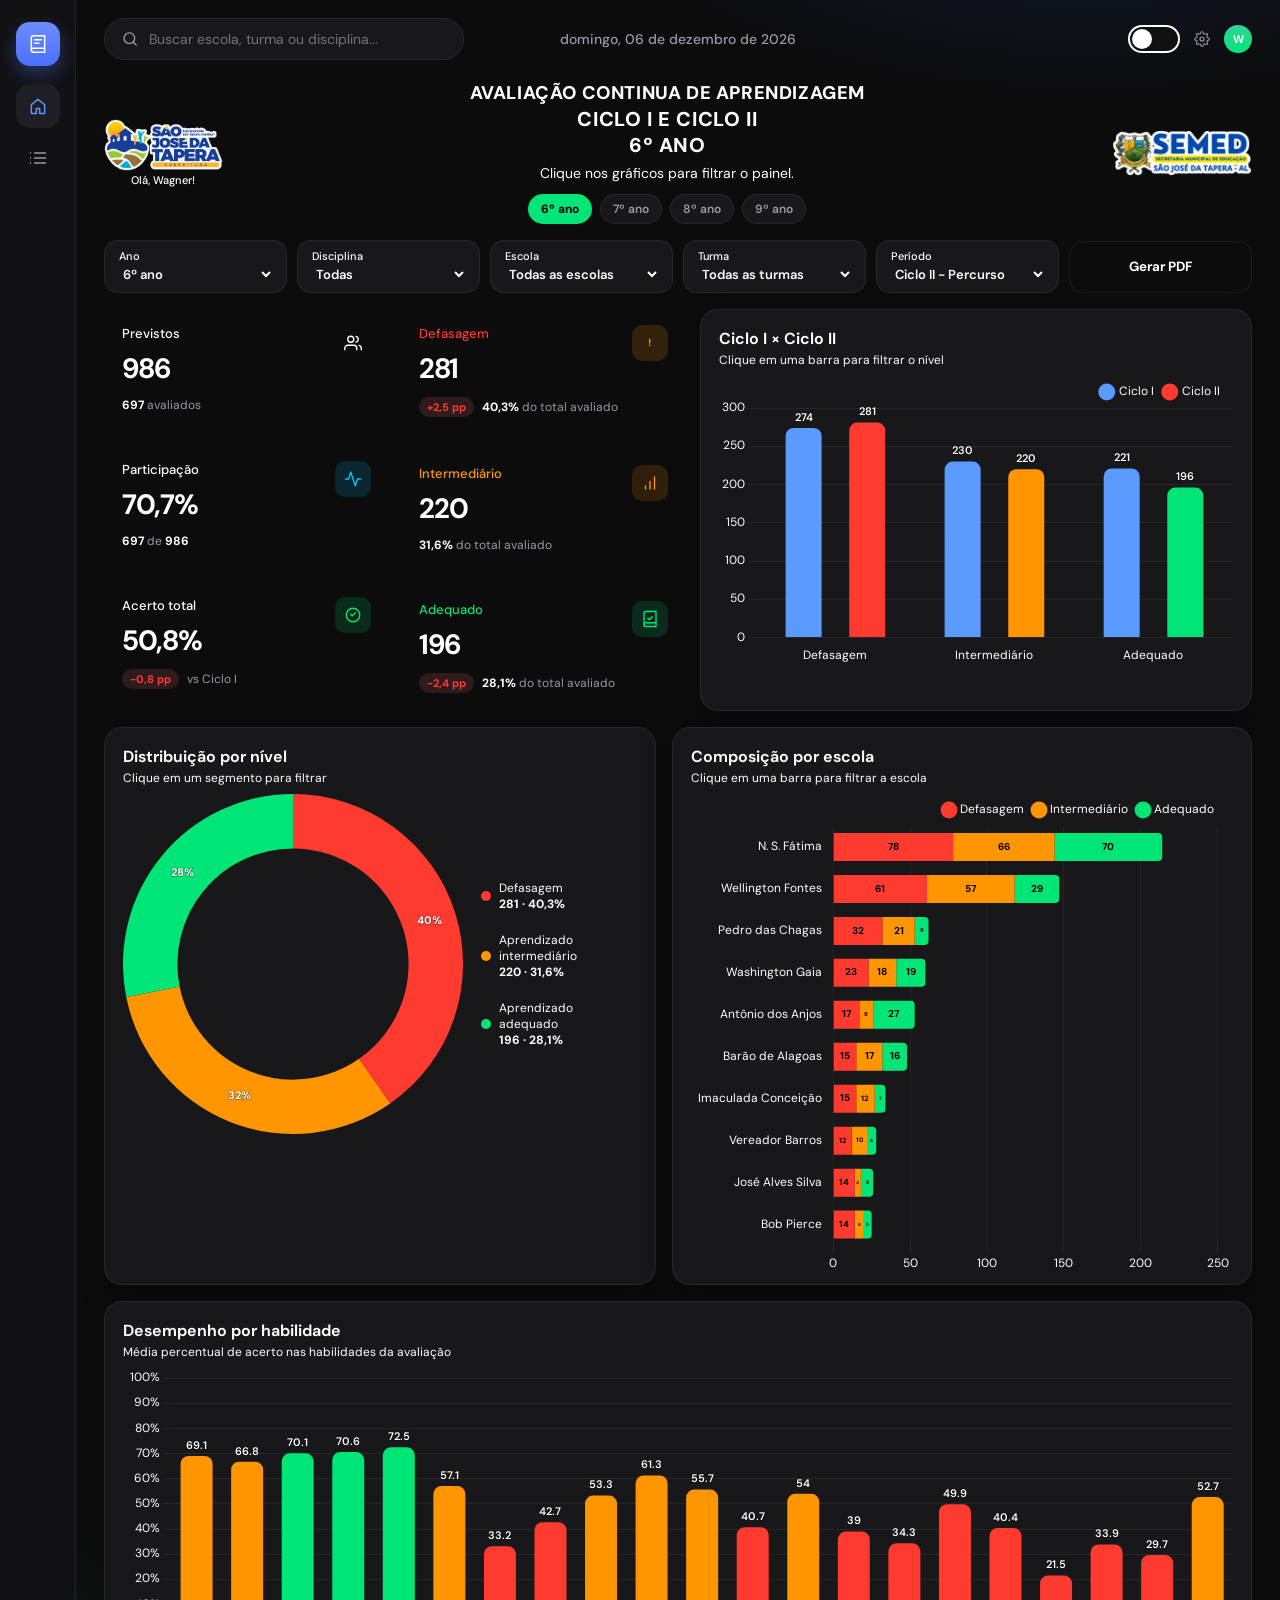
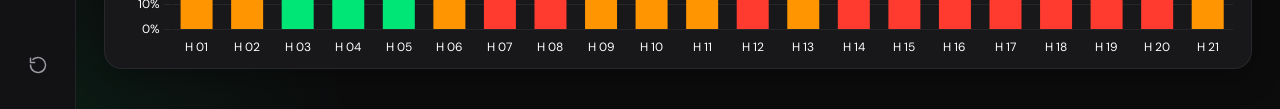
==== commit 776ef960: "Revert "Adicionar PDF completo por ano e escola ao botao Gerar PDF." This reverts commit 418295d0f74" ====
(no text change in the page or its own stylesheets)
